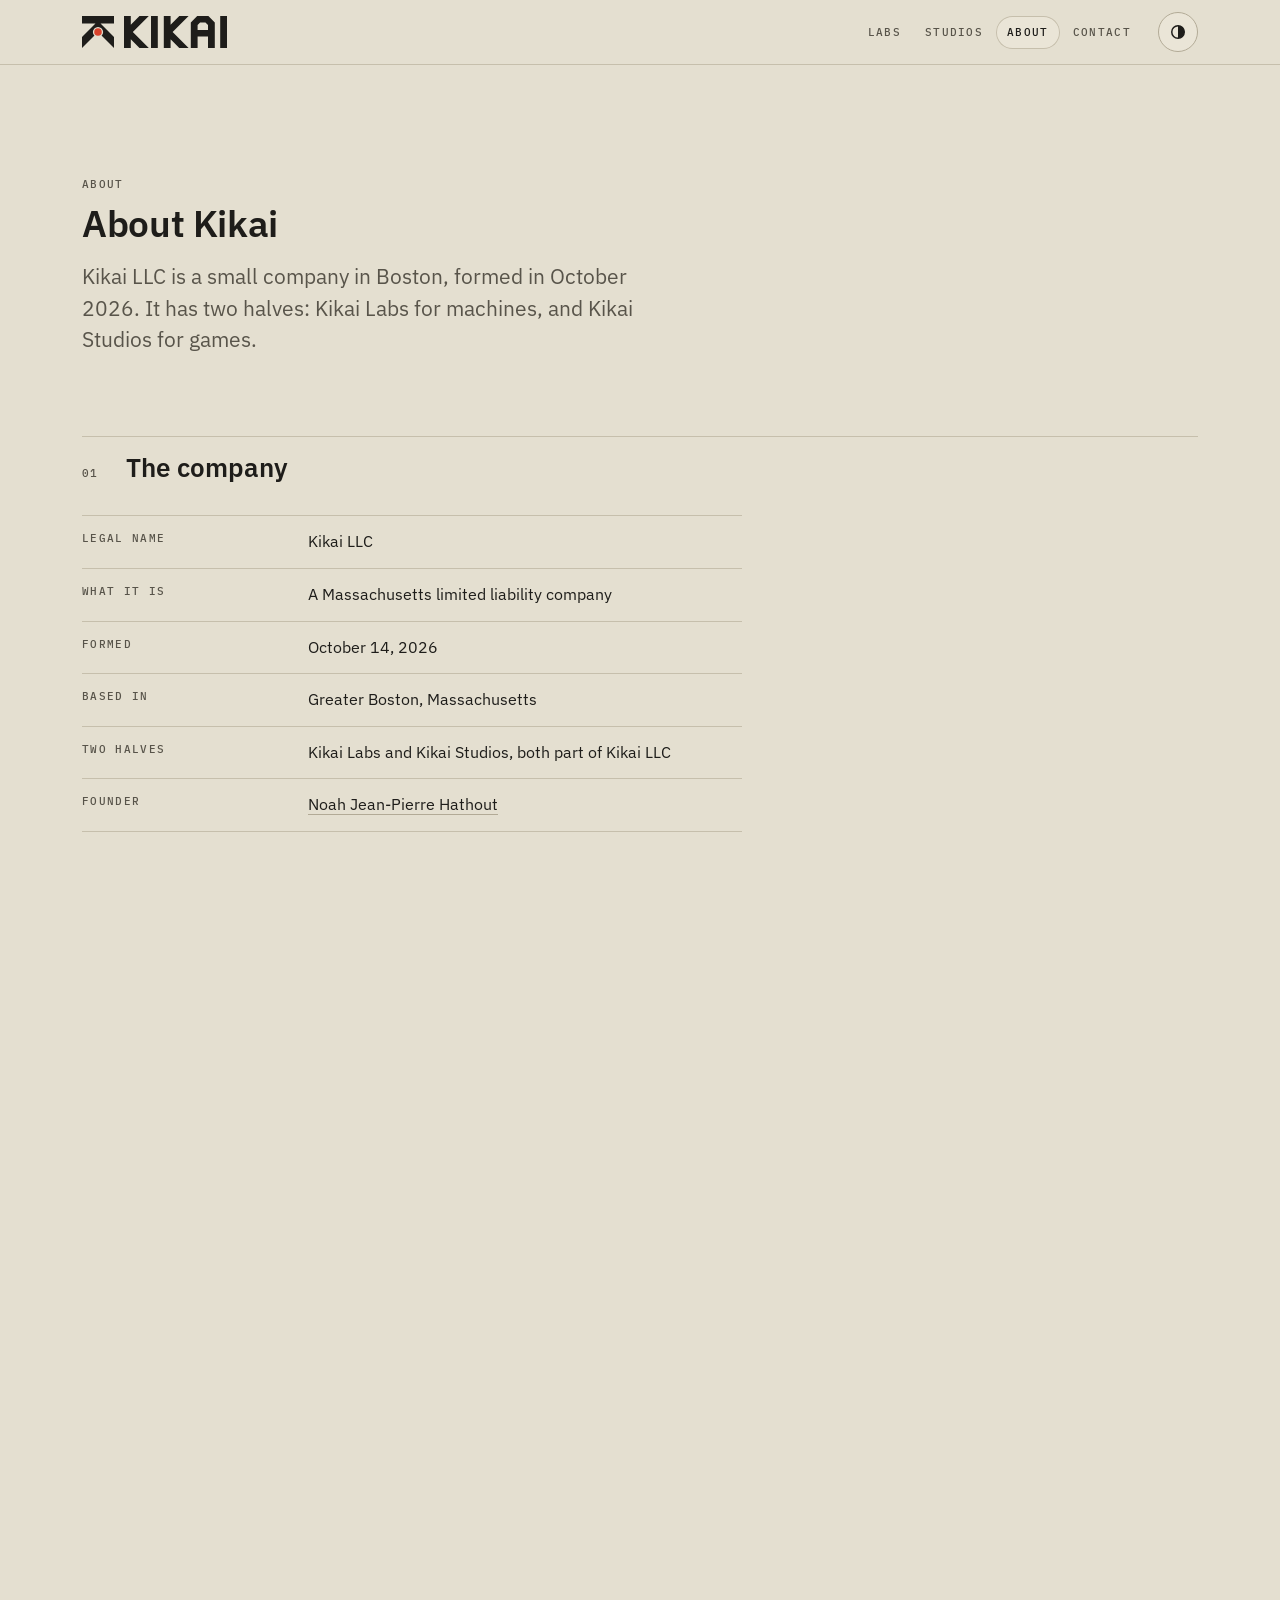
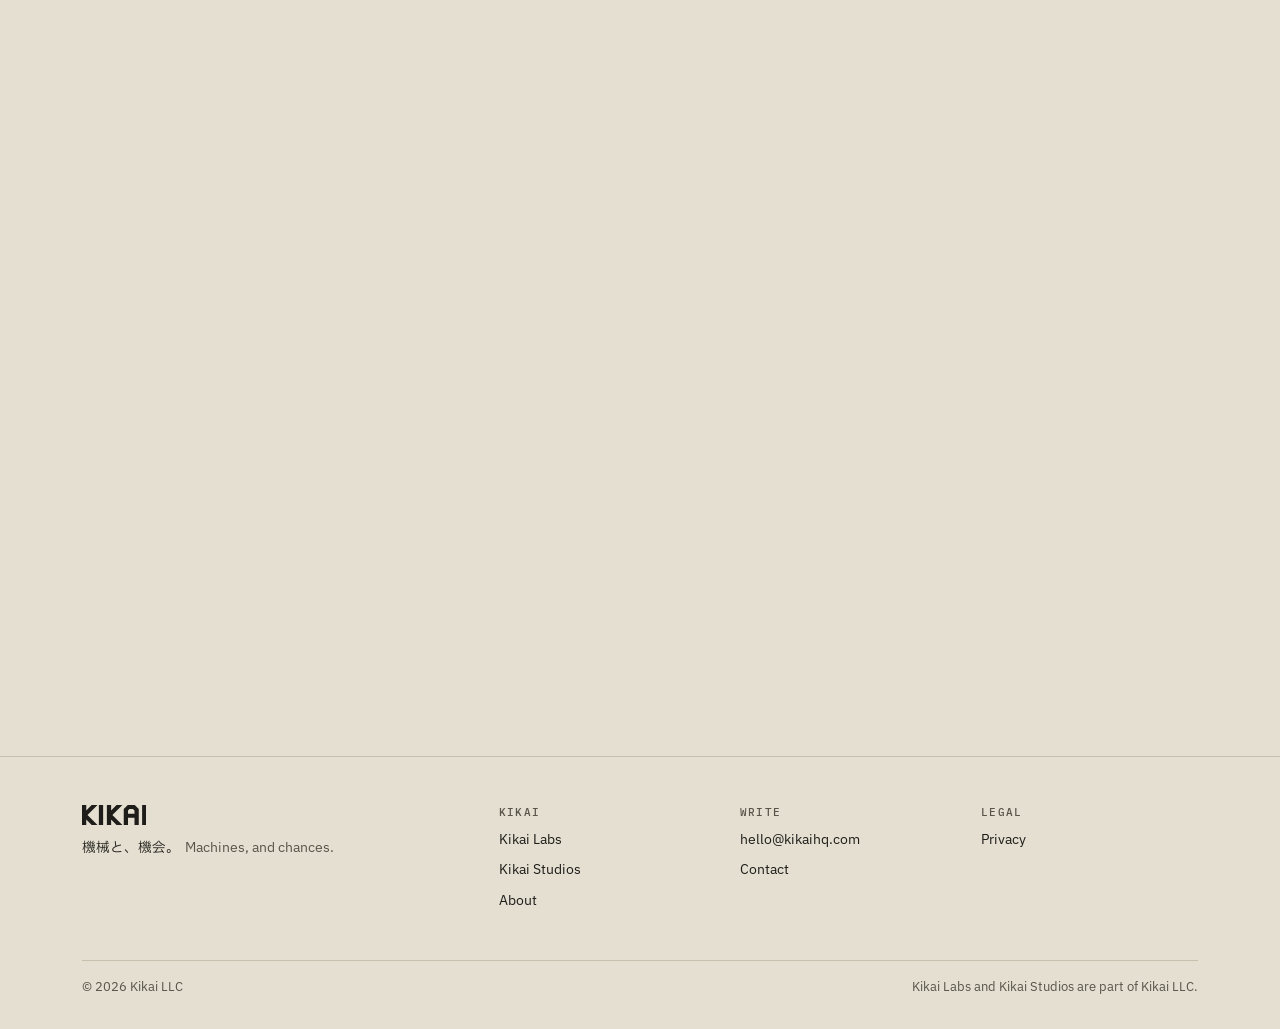
==== about/index.html @ 72dd4812 "Publish kikaihq.com, 2026-10-16 17:52" ====
<!doctype html>
<html lang="en">
<head>
<meta charset="utf-8">
<meta name="viewport" content="width=device-width, initial-scale=1, viewport-fit=cover">
<meta http-equiv="Content-Security-Policy" content="default-src &#x27;self&#x27;; img-src &#x27;self&#x27; data:; style-src &#x27;self&#x27;; script-src &#x27;self&#x27;; font-src &#x27;self&#x27;; connect-src &#x27;self&#x27;; manifest-src &#x27;self&#x27;; object-src &#x27;none&#x27;; base-uri &#x27;self&#x27;; form-action &#x27;none&#x27;">
<meta name="referrer" content="strict-origin-when-cross-origin">
<meta name="color-scheme" content="dark light">
<title>About Kikai</title>
<meta name="description" content="Kikai LLC is a Massachusetts company formed on October 14, 2026, with two halves, Kikai Labs and Kikai Studios. Founded by Noah Jean-Pierre Hathout in Boston.">
<link rel="canonical" href="https://kikaihq.com/about/">
<meta property="og:url" content="https://kikaihq.com/about/">
<meta property="og:type" content="website">
<meta property="og:site_name" content="Kikai">
<meta property="og:title" content="About Kikai">
<meta property="og:description" content="Kikai LLC is a Massachusetts company formed on October 14, 2026, with two halves, Kikai Labs and Kikai Studios. Founded by Noah Jean-Pierre Hathout in Boston.">
<meta property="og:image" content="https://kikaihq.com/assets/marks/og-kikaihq.com.png">
<meta property="og:image:width" content="1200">
<meta property="og:image:height" content="630">
<meta property="og:image:alt" content="The Kikai mark, a K turned a quarter with a red core, beside the words: Machines, and chances.">
<meta name="twitter:card" content="summary_large_image">
<meta name="twitter:title" content="About Kikai">
<meta name="twitter:description" content="Kikai LLC is a Massachusetts company formed on October 14, 2026, with two halves, Kikai Labs and Kikai Studios. Founded by Noah Jean-Pierre Hathout in Boston.">
<meta name="twitter:image" content="https://kikaihq.com/assets/marks/og-kikaihq.com.png">
<meta name="twitter:image:alt" content="The Kikai mark, a K turned a quarter with a red core, beside the words: Machines, and chances.">
<meta name="theme-color" content="#111317" media="(prefers-color-scheme: dark)">
<meta name="theme-color" content="#E4DFD0" media="(prefers-color-scheme: light)">
<link rel="icon" href="/favicon.ico?v=1c65050c24" sizes="16x16 32x32 48x48">
<link rel="icon" href="/assets/marks/icon.svg?v=1c65050c24" type="image/svg+xml">
<link rel="apple-touch-icon" href="/assets/marks/apple-touch-icon.png?v=1c65050c24">
<link rel="manifest" href="/site.webmanifest?v=1c65050c24">
<link rel="preload" href="/assets/fonts/ibm-plex-sans.woff2" as="font" type="font/woff2" crossorigin>
<link rel="preload" href="/assets/fonts/ibm-plex-mono-500.woff2" as="font" type="font/woff2" crossorigin>
<link rel="stylesheet" href="/assets/tokens.css">
<link rel="stylesheet" href="/assets/base.css">
<script src="/assets/js/theme.js"></script>
<script src="/assets/js/motion.js" defer></script>
<link rel="stylesheet" href="/css/site.css">
</head>
<body>
<a class="skip" href="#main">Skip to content</a>
<header class="site-head">
  <div class="wrap site-head-in">
    <a class="brand" href="/" aria-label="Kikai, home"><svg class="lockup" xmlns="http://www.w3.org/2000/svg" viewBox="0 0 36.25 8" aria-hidden="true" focusable="false"><defs><mask id="kv6-i1" maskUnits="userSpaceOnUse" x="-1" y="-1" width="10" height="10"><rect x="-1" y="-1" width="10" height="10" fill="white"/><circle cx="4" cy="4" r="1.28" fill="black"/></mask></defs><g transform="rotate(90 4 4)"><path mask="url(#kv6-i1)" d="M0 0H1.88V3.37L5.25 0H8L4 4L8 8H5.25L1.88 4.63V8H0Z" fill="currentColor"/><circle class="core" cx="4" cy="4" r="0.95" fill="#D9432C"/></g><g transform="translate(10.5 0) scale(1)"><path fill-rule="evenodd" d="M0 0H1.7V8H0Z M1.7 2.17L3.87 0H6.2L2.2 4L6.2 8H3.87L1.7 5.83Z M6.75 0H8.45V8H6.75Z M9.95 0H11.65V8H9.95Z M11.65 2.17L13.82 0H16.15L12.15 4L16.15 8H13.82L11.65 5.83Z M16.7 8V1.6L18.3 0H21.1L22.7 1.6V8H21V5.1H18.4V8Z M18.4 2.233V3.5H21V2.233L20.367 1.6H19.033Z M24.05 0H25.75V8H24.05Z" fill="currentColor"/></g></svg></a>
    <nav class="site-nav" aria-label="Main">
      <a href="/labs/">Labs</a>
      <a href="https://kikaistudios.com/">Studios</a>
      <a href="/about/" aria-current="page">About</a>
      <a href="/contact/">Contact</a>
    </nav>
    <button type="button" class="theme-btn" data-theme-toggle aria-label="Switch between the ink and paper themes"><svg viewBox="0 0 16 16" aria-hidden="true" focusable="false"><circle cx="8" cy="8" r="6.25" fill="none" stroke="currentColor" stroke-width="1.5"/><path d="M8 1.75a6.25 6.25 0 0 1 0 12.5z" fill="currentColor"/></svg></button>
  </div>
</header>
<main id="main">

<section class="wrap page-hero" aria-labelledby="about-title">
  <div>
    <p class="label">About</p>
    <h1 id="about-title">About Kikai</h1>
    <p class="lede">Kikai LLC is a small company in Boston, formed in October 2026. It has two halves: Kikai Labs for machines, and Kikai Studios for games.</p>
  </div>
</section>

<section class="section wrap" aria-labelledby="facts-title">
  <div class="section-head">
    <span class="label">01</span>
    <h2 id="facts-title">The company</h2>
  </div>
  <dl class="facts prose">
    <div><dt>Legal name</dt><dd>Kikai LLC</dd></div>
    <div><dt>What it is</dt><dd>A Massachusetts limited liability company</dd></div>
    <div><dt>Formed</dt><dd>October 14, 2026</dd></div>
    <div><dt>Based in</dt><dd>Greater Boston, Massachusetts</dd></div>
    <div><dt>Two halves</dt><dd>Kikai Labs and Kikai Studios, both part of Kikai LLC</dd></div>
    <div><dt>Founder</dt><dd><a href="https://noahhathout.com">Noah Jean-Pierre Hathout</a></dd></div>
  </dl>
</section>

<section class="section wrap" aria-labelledby="word-title">
  <div class="section-head">
    <span class="label">02</span>
    <h2 id="word-title">The name</h2>
  </div>
  <div class="mark-grid">
    <figure class="board grid-bg kanji-board">
      <span class="anno tl" aria-hidden="true">機 · ki</span>
      <svg xmlns="http://www.w3.org/2000/svg" viewBox="0 0 15 15" role="img" aria-label="The character 機, drawn on a 15 by 15 grid" shape-rendering="crispEdges"><path d="M2 0h1v1h-1zM7 0h1v1h-1zM9 0h1v1h-1zM13 0h1v1h-1zM2 1h1v1h-1zM6 1h1v1h-1zM9 1h1v1h-1zM12 1h1v1h-1zM2 2h1v1h-1zM5 2h1v1h-1zM8 2h1v1h-1zM9 2h1v1h-1zM11 2h1v1h-1zM14 2h1v1h-1zM2 3h1v1h-1zM6 3h1v1h-1zM7 3h1v1h-1zM9 3h1v1h-1zM12 3h1v1h-1zM13 3h1v1h-1zM0 4h1v1h-1zM1 4h1v1h-1zM3 4h1v1h-1zM4 4h1v1h-1zM6 4h1v1h-1zM9 4h1v1h-1zM12 4h1v1h-1zM2 5h1v1h-1zM5 5h1v1h-1zM7 5h1v1h-1zM9 5h1v1h-1zM11 5h1v1h-1zM14 5h1v1h-1zM1 6h1v1h-1zM2 6h1v1h-1zM3 6h1v1h-1zM5 6h1v1h-1zM6 6h1v1h-1zM7 6h1v1h-1zM9 6h1v1h-1zM11 6h1v1h-1zM12 6h1v1h-1zM13 6h1v1h-1zM14 6h1v1h-1zM1 7h1v1h-1zM2 7h1v1h-1zM3 7h1v1h-1zM9 7h1v1h-1zM13 7h1v1h-1zM0 8h1v1h-1zM2 8h1v1h-1zM4 8h1v1h-1zM6 8h1v1h-1zM7 8h1v1h-1zM8 8h1v1h-1zM9 8h1v1h-1zM10 8h1v1h-1zM11 8h1v1h-1zM12 8h1v1h-1zM13 8h1v1h-1zM14 8h1v1h-1zM0 9h1v1h-1zM2 9h1v1h-1zM6 9h1v1h-1zM10 9h1v1h-1zM0 10h1v1h-1zM2 10h1v1h-1zM6 10h1v1h-1zM10 10h1v1h-1zM13 10h1v1h-1zM2 11h1v1h-1zM6 11h1v1h-1zM7 11h1v1h-1zM10 11h1v1h-1zM12 11h1v1h-1zM2 12h1v1h-1zM5 12h1v1h-1zM8 12h1v1h-1zM11 12h1v1h-1zM14 12h1v1h-1zM2 13h1v1h-1zM5 13h1v1h-1zM10 13h1v1h-1zM12 13h1v1h-1zM14 13h1v1h-1zM2 14h1v1h-1zM4 14h1v1h-1zM8 14h1v1h-1zM9 14h1v1h-1zM13 14h1v1h-1zM14 14h1v1h-1z" fill="currentColor"/><path d="M2 4h1v1h-1z" fill="#D9432C"/></svg>
    </figure>
    <div class="prose">
      <p>Kikai, <span lang="ja">キカイ</span>, is two Japanese words that share one character, <span lang="ja">機</span>. Written <span lang="ja">機械</span>, kikai means machine. Written <span lang="ja">機会</span>, it means chance.</p>
      <p>The company is both. Kikai Labs works with machines: robots, physical AI, and the agents and software around them. Kikai Studios makes chances to play: games, pixel art, and the tools behind them.</p>
      <p>The tagline says it in one line: <span lang="ja">機械と、機会。</span> Machines, and chances.</p>
    </div>
  </div>
</section>

<section class="section wrap" aria-labelledby="mark-title">
  <div class="section-head">
    <span class="label">03</span>
    <h2 id="mark-title">The mark</h2>
  </div>
  <div class="mark-grid flip">
    <figure class="board grid-bg mark-board">
      <span class="anno tl" aria-hidden="true">8 × 8</span>
      <svg xmlns="http://www.w3.org/2000/svg" viewBox="0 0 8 8" role="img" aria-label="The Kikai mark: a K turned a quarter, standing on two legs, with a red core at its heart"><defs><mask id="kv1-i2" maskUnits="userSpaceOnUse" x="-1" y="-1" width="10" height="10"><rect x="-1" y="-1" width="10" height="10" fill="white"/><circle cx="4" cy="4" r="1.28" fill="black"/></mask></defs><g transform="rotate(90 4 4)"><path mask="url(#kv1-i2)" d="M0 0H1.88V3.37L5.25 0H8L4 4L8 8H5.25L1.88 4.63V8H0Z" fill="currentColor"/><circle class="core" cx="4" cy="4" r="0.95" fill="#D9432C"/></g></svg>
    </figure>
    <div class="prose">
      <p>The mark is a K given a quarter turn. Turned clockwise, the stem becomes a bar, the arms become legs, and the letter stands up as a figure with a red core at its heart.</p>
      <p>In Japanese a turning point is <span lang="ja">転機</span>, tenki, written with the same <span lang="ja">機</span>.</p>
      <p>The red is vermilion, <span lang="ja">朱</span>, shu: the color of the paste a Japanese seal is pressed in. It is Kikai’s one color, and it is always a dot, never a field.</p>
    </div>
  </div>
</section>

<section class="section wrap" aria-labelledby="cta-title">
  <div class="board grid-bg cta">
    <div>
      <p class="label">Write to Kikai</p>
      <h2 id="cta-title">Working on a robot, an agent, a website or a game?</h2>
      <p>One address reaches both halves of Kikai.</p>
    </div>
    <a class="btn btn-primary btn-email" href="mailto:hello@kikaihq.com?subject=Hello%2C%20Kikai">hello@kikaihq.com</a>
  </div>
</section>

</main>
<footer class="site-foot">
  <div class="wrap">
    <div class="foot-top">
      <div class="foot-brand">
        <a class="brand" href="/" aria-label="Kikai, home"><svg class="wordmark" xmlns="http://www.w3.org/2000/svg" viewBox="0 0 25.75 8" aria-hidden="true" focusable="false"><path fill-rule="evenodd" d="M0 0H1.7V8H0Z M1.7 2.17L3.87 0H6.2L2.2 4L6.2 8H3.87L1.7 5.83Z M6.75 0H8.45V8H6.75Z M9.95 0H11.65V8H9.95Z M11.65 2.17L13.82 0H16.15L12.15 4L16.15 8H13.82L11.65 5.83Z M16.7 8V1.6L18.3 0H21.1L22.7 1.6V8H21V5.1H18.4V8Z M18.4 2.233V3.5H21V2.233L20.367 1.6H19.033Z M24.05 0H25.75V8H24.05Z" fill="currentColor"/></svg></a>
        <p class="foot-tag"><span lang="ja">機械と、機会。</span>Machines, and chances.</p>
      </div>
      <nav class="foot-nav" aria-label="Footer">
        <div>
          <p class="label">Kikai</p>
          <ul>
            <li><a href="/labs/">Kikai Labs</a></li>
            <li><a href="https://kikaistudios.com/">Kikai Studios</a></li>
            <li><a href="/about/">About</a></li>
          </ul>
        </div>
        <div>
          <p class="label">Write</p>
          <ul>
            <li><a href="mailto:hello@kikaihq.com">hello@kikaihq.com</a></li>
            <li><a href="/contact/">Contact</a></li>
          </ul>
        </div>
        <div>
          <p class="label">Legal</p>
          <ul>
            <li><a href="/privacy/">Privacy</a></li>
          </ul>
        </div>
      </nav>
    </div>
    <div class="foot-legal">
      <p>© 2026 Kikai LLC</p>
      <p>Kikai Labs and Kikai Studios are part of Kikai LLC.</p>
    </div>
  </div>
</footer>
</body>
</html>
---- assets/tokens.css ----
:root{
  --ink:#17181C; --paper:#E9E4D8; --red:#D9432C; --bone:#DED6C4; --gun:#6A707C; --panel:#1E1F22;
  --red-on-ink:#E85A3F;
  --red-on-paper:#B03A24;
  --red-hi:#F6A592; --red-lo:#9E2F1C;
  --bg:#111317;
  --surface:#171A1F;
  --raise:#1D2026;
  --line:#2A2E36; --line-2:#3A3F49;
  --fg:#E6E1D5;
  --muted:#9C988C;
  --faint:#9C988C;
  --accent:#E85A3F;
  --focus:#E85A3F;
  --notice-fg:#E2B654;
  --notice-bg:#29241A;
  --btn-bg:#E9E4D8; --btn-fg:#17181C;
  --board:#17181C; --board-fg:#E9E4D8;
  --ring:rgba(233,228,216,.1);
  --grid:rgba(233,228,216,.045);
  --scrim:rgba(17,19,23,.88);
  --lift:rgba(0,0,0,.55);
  color-scheme:dark;
  --f-sans:"IBM Plex Sans","IBM Plex Sans JP","Segoe UI",system-ui,sans-serif;
  --f-mono:"IBM Plex Mono",ui-monospace,"Cascadia Mono",Consolas,monospace;
  --f-jp:"IBM Plex Sans JP","Yu Gothic","Hiragino Sans","Meiryo",sans-serif;
  --f-px:"Kikai Pixel","IBM Plex Mono",monospace;
  --f-pxd:"Kikai Pixel Display","Kikai Pixel","IBM Plex Mono",monospace;
  --t-label:11px;
  --t-small:13.5px;
  --t-body:16px;
  --t-lede:clamp(18px,1.6vw + 12px,21px);
  --t-h3:17px;
  --t-h2:clamp(22px,.6vw + 18px,26px);
  --t-h1:clamp(30px,1.2vw + 22px,38px);
  --t-display:clamp(36px,2vw + 22px,48px);
  --lh:1.6;
  --s1:4px; --s2:8px; --s3:12px; --s4:16px; --s5:24px; --s6:32px; --s7:48px; --s8:72px; --s9:112px;
  --r-sm:8px; --r:12px; --r-lg:16px; --r-xl:22px; --r-pill:999px;
  --max:1180px;
  --gutter:16px;
  --head-h:64px;
  --mark-min:32px;
  --step:70ms;
  --ease:cubic-bezier(.2,.8,.2,1);
}
@media (min-width:600px){:root{--gutter:24px}}
@media (min-width:1024px){:root{--gutter:32px}}
@media (prefers-color-scheme:light){
  :root:not([data-theme="dark"]){
    --bg:#E4DFD0; --surface:#EAE5D7; --raise:#EEEADD; --line:#C6BFAC; --line-2:#B2AA96;
    --fg:#1E1D1A; --muted:#58544A; --faint:#58544A; --accent:#B03A24; --focus:#B03A24;
    --notice-fg:#6E4C06; --notice-bg:#E9DFC2;
    --btn-bg:#1E1D1A; --btn-fg:#EEEADD;
    --ring:transparent; --grid:rgba(23,24,28,.055); --scrim:rgba(228,223,208,.9); --lift:rgba(58,48,28,.22);
    color-scheme:light;
  }
}
:root[data-theme="light"]{
  --bg:#E4DFD0; --surface:#EAE5D7; --raise:#EEEADD; --line:#C6BFAC; --line-2:#B2AA96;
  --fg:#1E1D1A; --muted:#58544A; --faint:#58544A; --accent:#B03A24; --focus:#B03A24;
  --notice-fg:#6E4C06; --notice-bg:#E9DFC2;
  --btn-bg:#1E1D1A; --btn-fg:#EEEADD;
  --ring:transparent; --grid:rgba(23,24,28,.055); --scrim:rgba(228,223,208,.9); --lift:rgba(58,48,28,.22);
  color-scheme:light;
}
---- assets/base.css ----
@font-face{font-family:"IBM Plex Sans";font-style:normal;font-weight:400 700;font-display:swap;src:url("fonts/ibm-plex-sans.woff2") format("woff2")}
@font-face{font-family:"IBM Plex Mono";font-style:normal;font-weight:400;font-display:swap;src:url("fonts/ibm-plex-mono-400.woff2") format("woff2")}
@font-face{font-family:"IBM Plex Mono";font-style:normal;font-weight:500;font-display:swap;src:url("fonts/ibm-plex-mono-500.woff2") format("woff2")}
@font-face{font-family:"IBM Plex Mono";font-style:normal;font-weight:600;font-display:swap;src:url("fonts/ibm-plex-mono-600.woff2") format("woff2")}
@font-face{font-family:"IBM Plex Mono";font-style:normal;font-weight:700;font-display:swap;src:url("fonts/ibm-plex-mono-700.woff2") format("woff2")}
@font-face{font-family:"IBM Plex Sans JP";font-style:normal;font-weight:400;font-display:swap;src:url("fonts/ibm-plex-sans-jp-400.woff2") format("woff2")}
@font-face{font-family:"IBM Plex Sans JP";font-style:normal;font-weight:600;font-display:swap;src:url("fonts/ibm-plex-sans-jp-600.woff2") format("woff2")}
@font-face{font-family:"Kikai Pixel";font-style:normal;font-weight:400;font-display:block;src:url("fonts/kikai-pixel.ttf") format("truetype")}
@font-face{font-family:"Kikai Pixel Display";font-style:normal;font-weight:400;font-display:block;src:url("fonts/kikai-pixel-display.ttf") format("truetype")}
@font-face{font-family:"Lilita One";font-style:normal;font-weight:400;font-display:swap;src:url("fonts/lilita-one-400.woff2") format("woff2")}
*,*::before,*::after{box-sizing:border-box}
html{-webkit-text-size-adjust:100%;text-size-adjust:100%;scroll-padding-top:calc(var(--head-h) + 16px)}
body{margin:0;min-height:100vh;display:flex;flex-direction:column;background:var(--bg);color:var(--fg);
  font:400 var(--t-body)/var(--lh) var(--f-sans);-webkit-font-smoothing:antialiased;text-rendering:optimizeLegibility;overflow-wrap:break-word}
main{flex:1 0 auto}
img,svg{display:block;max-width:100%}
img{height:auto}
h1,h2,h3,h4,p,ul,ol,dl,dd,figure,blockquote{margin:0}
ul,ol{padding-left:1.2em}
button{font:inherit}
::selection{background:var(--fg);color:var(--bg)}
h1,h2,h3,h4{font-weight:600;line-height:1.12;letter-spacing:0;text-wrap:balance}
h1{font-size:var(--t-h1);line-height:1.12;letter-spacing:-.01em}
h2{font-size:var(--t-h2);line-height:1.2}
h3{font-size:var(--t-h3);line-height:1.3}
p{text-wrap:pretty}
[lang="ja"]{font-family:var(--f-jp);letter-spacing:0}
a{color:inherit;text-decoration:underline;text-decoration-thickness:1px;text-decoration-color:var(--line-2);text-underline-offset:.22em}
a:hover{text-decoration-color:currentColor}
strong,b{font-weight:600}
.lede{font-size:var(--t-lede);line-height:1.5;color:var(--muted);max-width:58ch}
.muted{color:var(--muted)}
.small{font-size:var(--t-small)}
.label{display:block;font:500 var(--t-label)/1.3 var(--f-mono);letter-spacing:.12em;text-transform:uppercase;color:var(--faint)}
.mono{font-family:var(--f-mono)}
.prose{max-width:66ch}
.prose p,p.prose{max-width:27.5em}
.prose p+p,.prose p+ul,.prose ul+p{margin-top:1em}
.prose h2{font-size:var(--t-h3);margin:2em 0 .6em}
.prose li+li{margin-top:.4em}
[data-px="drawn"]{display:flex;flex-wrap:wrap;column-gap:.3em;row-gap:0}
.px-svg{display:block;flex:none;height:.7em;width:auto;margin:.15em 0}
.px-words{font-family:var(--f-sans)}
.key{white-space:nowrap}
.vh{position:absolute!important;width:1px;height:1px;padding:0;margin:-1px;overflow:hidden;clip:rect(0 0 0 0);white-space:nowrap;border:0}
.skip{position:absolute;z-index:50;left:var(--gutter);top:-80px;padding:10px 14px;border-radius:var(--r-sm);background:var(--btn-bg);color:var(--btn-fg);
  font:600 var(--t-label)/1 var(--f-mono);letter-spacing:.12em;text-transform:uppercase;text-decoration:none}
.skip:focus{top:12px}
:focus-visible{outline:2px solid var(--focus);outline-offset:3px;border-radius:4px}
.wrap{width:100%;max-width:var(--max);margin-inline:auto;padding-inline:var(--gutter)}
.section{padding-block:var(--s8) 0}
.section-head{display:grid;grid-template-columns:auto minmax(0,1fr);gap:6px 18px;align-items:baseline;border-top:1px solid var(--line);padding-top:var(--s4);margin-bottom:var(--s6)}
.section-head .label{min-width:2.4em}
.section-head h2{grid-column:2}
.section-head p{grid-column:2;color:var(--muted);max-width:30em;margin-top:6px}
.cols{display:grid;gap:var(--s4)}
@media (min-width:720px){.cols-2{grid-template-columns:repeat(2,minmax(0,1fr))}.cols-3{grid-template-columns:repeat(3,minmax(0,1fr))}.cols-4{grid-template-columns:repeat(2,minmax(0,1fr))}}
@media (min-width:1024px){.cols-4{grid-template-columns:repeat(4,minmax(0,1fr))}}
@media (max-width:540px){.section-head{grid-template-columns:1fr}.section-head h2,.section-head p{grid-column:1}}
.site-head{position:sticky;top:0;z-index:20;background:color-mix(in srgb,var(--bg) 90%,transparent);
  -webkit-backdrop-filter:blur(10px);backdrop-filter:blur(10px);border-bottom:1px solid var(--line)}
.site-head-in{display:flex;align-items:center;flex-wrap:wrap;gap:var(--s3) var(--s4);min-height:var(--head-h)}
.brand{display:inline-flex;align-items:center;flex:none;color:var(--fg);text-decoration:none;padding:12px 0;border-radius:6px}
.brand .lockup{height:var(--mark-min);width:auto}
.site-nav{display:flex;align-items:center;gap:2px;margin-left:auto}
.site-nav a{font:500 var(--t-label)/1 var(--f-mono);letter-spacing:.12em;text-transform:uppercase;color:var(--muted);
  text-decoration:none;padding:11px 11px;border-radius:var(--r-pill);white-space:nowrap}
.site-nav a:hover{color:var(--fg);background:var(--surface)}
.site-nav a[aria-current]{color:var(--fg);background:var(--surface);box-shadow:inset 0 0 0 1px var(--line)}
.theme-btn{display:none;appearance:none;flex:none;width:40px;height:40px;place-items:center;padding:0;cursor:pointer;
  color:var(--fg);background:var(--surface);border:1px solid var(--line-2);border-radius:var(--r-pill)}
.js .theme-btn{display:inline-grid}
.theme-btn:hover{border-color:var(--fg)}
.theme-btn svg{width:16px;height:16px}
@media (max-width:680px){
  .site-head{position:static}
  .theme-btn{margin-left:auto}
  .site-nav{order:3;width:100%;margin:0 0 10px;justify-content:space-between}
  .site-nav a{padding:11px 8px}
}
.btn{display:inline-flex;align-items:center;justify-content:center;gap:10px;min-height:46px;padding:14px 20px;cursor:pointer;
  font:600 var(--t-label)/1 var(--f-mono);letter-spacing:.12em;text-transform:uppercase;text-decoration:none;
  color:var(--fg);background:transparent;border:1px solid var(--line-2);border-radius:var(--r-pill);transition:border-color .15s,background-color .15s}
.btn:hover{border-color:var(--fg)}
.btn-primary{background:var(--btn-bg);color:var(--btn-fg);border-color:var(--btn-bg)}
.btn-primary:hover{background:color-mix(in srgb,var(--btn-bg) 86%,var(--bg))}
.btns{display:flex;flex-wrap:wrap;gap:var(--s3)}
.btn-email{text-transform:none;letter-spacing:.03em;font-size:14px}
.card{display:grid;gap:var(--s3);align-content:start;min-width:0;background:var(--surface);border:1px solid var(--line);border-radius:var(--r-lg);padding:var(--s5)}
.card h3{font-size:var(--t-h3)}
.card p{color:var(--muted);max-width:30em}
a.card{text-decoration:none;color:inherit;transition:border-color .15s,transform .15s}
a.card:hover{border-color:var(--fg);transform:translateY(-1px)}
.card-link{position:relative;transition:border-color .15s,transform .15s}
.card-link:hover{border-color:var(--fg);transform:translateY(-1px)}
.card-link .stretch{color:inherit;text-decoration:none}
.card-link .stretch::after{content:"";position:absolute;inset:0;z-index:1;border-radius:var(--r-lg)}
@supports selector(:has(a)){
  .card-link .stretch:focus-visible{outline:none}
  .card-link:has(.stretch:focus-visible){outline:2px solid var(--focus);outline-offset:3px}
}
.facts{display:grid}
.facts>div{display:grid;grid-template-columns:minmax(9em,13em) minmax(0,1fr);gap:4px 18px;border-top:1px solid var(--line);padding:13px 0}
.facts>div:last-child{border-bottom:1px solid var(--line)}
.facts dt{font:500 var(--t-label)/1.7 var(--f-mono);letter-spacing:.12em;text-transform:uppercase;color:var(--faint)}
.facts dd{min-width:0}
@media (max-width:540px){.facts>div{grid-template-columns:1fr}}
.notice{display:flex;gap:10px;align-items:flex-start;padding:12px 14px;border-radius:var(--r);font-size:var(--t-small);
  color:var(--notice-fg);background:var(--notice-bg);border:1px solid color-mix(in srgb,var(--notice-fg) 28%,transparent)}
.notice svg{width:16px;height:16px;flex:none;margin-top:3px}
.notice b{font:700 var(--t-label)/1.9 var(--f-mono);letter-spacing:.14em;text-transform:uppercase}
.board{position:relative;overflow:hidden;background-color:var(--board);color:var(--board-fg);border-radius:var(--r-xl);box-shadow:inset 0 0 0 1px var(--ring);
  --fg:#E9E4D8;--muted:#9C988C;--faint:#9C988C;--line:#2E3036;--line-2:#4A4E57;--surface:#1E1F23;
  --btn-bg:#E9E4D8;--btn-fg:#17181C;--accent:#E85A3F;--focus:#E85A3F}
.grid-bg{background-image:linear-gradient(var(--grid) 1px,transparent 1px),linear-gradient(90deg,var(--grid) 1px,transparent 1px);background-size:24px 24px}
.board.grid-bg{background-image:linear-gradient(rgba(233,228,216,.045) 1px,transparent 1px),linear-gradient(90deg,rgba(233,228,216,.045) 1px,transparent 1px)}
.anno{position:absolute;font:500 10.5px/1 var(--f-mono);letter-spacing:.16em;text-transform:uppercase;color:rgba(233,228,216,.58)}
.anno.tl{top:16px;left:18px}.anno.tr{top:16px;right:18px}.anno.bl{bottom:16px;left:18px}.anno.br{bottom:16px;right:18px}
.anno.bc{left:0;right:0;bottom:16px;text-align:center}
.power{aspect-ratio:1/1;display:grid;place-items:center;--pw:256px}
.power .layer{grid-area:1/1;width:var(--pw);height:var(--pw);opacity:0}
.power .layer svg{width:100%;height:100%}
.power .vec{opacity:1}
.power.s-led .led,.power.s-px .px{opacity:1}
.power.s-led .vec,.power.s-px .vec{opacity:0}
.power.s-vec .vec{animation:settle .35s steps(5,end) both}
.power.s-vec .px{animation:unsettle .35s steps(5,end) both}
@keyframes settle{from{opacity:0}to{opacity:1}}
@keyframes unsettle{from{opacity:1}to{opacity:0}}
@media (max-width:420px){.power{--pw:192px}}
.mod,.core{transform-box:fill-box;transform-origin:center}
.boot .mod{animation:modOn .5s steps(4,end) both;animation-delay:var(--d,0ms)}
.boot .core{animation:coreOn .45s steps(3,end) both}
@keyframes modOn{0%{opacity:.06}100%{opacity:1}}
@keyframes coreOn{0%{opacity:.1}34%{opacity:1;transform:scale(1.25)}100%{opacity:1;transform:scale(1)}}
.d0{--d:0ms}.d1{--d:calc(var(--step) * 1)}.d2{--d:calc(var(--step) * 2)}.d3{--d:calc(var(--step) * 3)}
.d4{--d:calc(var(--step) * 4)}.d5{--d:calc(var(--step) * 5)}.d6{--d:calc(var(--step) * 6)}.d7{--d:calc(var(--step) * 7)}
.d8{--d:calc(var(--step) * 8)}.d9{--d:calc(var(--step) * 9)}.d10{--d:calc(var(--step) * 10)}.d11{--d:calc(var(--step) * 11)}
.board.panel{background-color:var(--panel)}
.kun-wrap{display:grid;gap:var(--s3);justify-items:center;align-content:start;min-width:0}
.kun-stage{display:grid;place-items:center;aspect-ratio:1/1;width:min(100%,var(--stage,384px))}
.kun-live{display:block;width:calc(32px * var(--kun,6));padding:0;border:0;background:none;color:inherit;cursor:pointer;-webkit-tap-highlight-color:transparent}
.kun-live:not([role]){cursor:default}
.kun-live:focus-visible{outline:2px solid var(--focus);outline-offset:8px;border-radius:4px}
.kun-live svg,.kun-still svg{width:100%;height:auto}
.kun-live svg{display:block}
.kun-still{display:block;width:calc(32px * var(--kun,4))}
.kun-2{--kun:2}.kun-3{--kun:3}.kun-4{--kun:4}.kun-5{--kun:5}.kun-6{--kun:6}
.js .kun-live[data-kun-start="boot"]:not(.kun-on) svg,.js .kun-live[data-kun-start="walk"]:not(.kun-on) svg{animation:kun-wait 0s 1.5s both}
@keyframes kun-wait{from{visibility:hidden}to{visibility:visible}}
.seg{display:flex;flex-wrap:wrap;justify-content:center;gap:4px;padding:4px;border-radius:18px;background:var(--surface);box-shadow:inset 0 0 0 1px var(--line)}
.seg[hidden]{display:none}
.seg button{appearance:none;border:0;background:none;cursor:pointer;min-height:36px;padding:8px 11px;border-radius:var(--r-pill);
  font:600 11px/1 var(--f-mono);letter-spacing:.12em;text-transform:uppercase;color:var(--muted)}
.seg button:hover{color:var(--fg)}
.seg button[data-face="play"]{box-shadow:inset 0 0 0 1px var(--line-2)}
.seg button[aria-pressed="true"]{background:var(--fg);color:var(--bg)}
.seg button[hidden]{display:none}
.seg .faces-rest{display:grid;grid-template-columns:repeat(4,minmax(0,1fr));gap:4px;flex-basis:100%}
.seg .faces-rest[hidden]{display:none}
.seg .faces-sign{display:inline-block;min-width:1ch;margin-left:.5em;color:var(--faint)}
.kun-pause{position:absolute;z-index:2;right:12px;bottom:10px;appearance:none;border:0;background:none;cursor:pointer;
  min-height:24px;padding:6px 10px;border-radius:var(--r-pill);font:500 10.5px/1 var(--f-mono);letter-spacing:.16em;
  text-transform:uppercase;color:rgba(233,228,216,.58);box-shadow:inset 0 0 0 1px rgba(233,228,216,.32)}
.kun-pause:hover{color:var(--fg);box-shadow:inset 0 0 0 1px rgba(233,228,216,.5)}
.kun-pause[aria-pressed="true"]{color:var(--board);background:var(--board-fg);box-shadow:none}
.kun-pause[hidden]{display:none}
.site-foot{margin-top:var(--s9);border-top:1px solid var(--line);padding-block:var(--s7) var(--s6);font-size:var(--t-small);color:var(--muted)}
.foot-top{display:grid;grid-template-columns:minmax(0,1.1fr) minmax(0,2fr);gap:var(--s6)}
.foot-brand{display:grid;gap:var(--s3);align-content:start}
.foot-brand .brand{padding:0;justify-self:start}
.foot-brand .wordmark{height:20px;width:auto}
.foot-tag [lang="ja"]{color:var(--fg);margin-right:.4em}
.foot-nav{display:grid;grid-template-columns:repeat(3,minmax(0,1fr));gap:var(--s5)}
.foot-nav ul{list-style:none;padding:0;margin-top:10px;display:grid;gap:9px}
.foot-nav a{color:var(--fg);text-decoration:none}
.foot-nav a:hover{text-decoration:underline}
.foot-legal{display:flex;flex-wrap:wrap;justify-content:space-between;gap:6px 24px;margin-top:var(--s7);padding-top:var(--s4);border-top:1px solid var(--line);font-size:13px;color:var(--faint)}
@media (max-width:720px){.foot-top{grid-template-columns:1fr}.foot-nav{grid-template-columns:repeat(2,minmax(0,1fr))}}
.site-foot.slim{padding-block:var(--s5)}
.site-foot.slim .foot-legal{margin-top:0;padding-top:0;border-top:0}
@media (prefers-reduced-motion:no-preference){
  @view-transition{navigation:auto}
  html{scroll-behavior:smooth}
}
@media (min-width:681px){
  .site-head{view-transition-name:site-head}
  .site-nav a[aria-current]{view-transition-name:nav-now}
}
::view-transition-old(root){animation:vt-out .18s var(--ease) both}
::view-transition-new(root){animation:vt-in .36s var(--ease) both}
::view-transition-group(nav-now){animation-duration:.45s;animation-timing-function:var(--ease)}
@keyframes vt-out{to{opacity:0}}
@keyframes vt-in{from{opacity:0}}
html.vt-theme .site-head,html.vt-theme .site-nav a[aria-current]{view-transition-name:none}
html.vt-theme::view-transition-old(root){animation:none}
html.vt-theme::view-transition-new(root){animation:theme-in .62s var(--ease) both}
@keyframes theme-in{from{clip-path:circle(0 at var(--vt-x,100%) var(--vt-y,0))}to{clip-path:circle(var(--vt-r,150vmax) at var(--vt-x,100%) var(--vt-y,0))}}
@supports (animation-timeline:scroll()){
  @media (prefers-reduced-motion:no-preference) and (min-width:681px){
    .site-head{animation:head-lift linear both;animation-timeline:scroll(root block);animation-range:0 160px}
  }
}
@keyframes head-lift{to{box-shadow:0 14px 34px -22px var(--lift)}}
@media (prefers-reduced-motion:no-preference){
  :is(.hero-copy,.page-hero>div:first-child,.studio-copy,.kq-copy,.game-copy,.hold-copy,.page-top,.legal,.lost)>*{animation:rise .8s var(--ease) both}
  :is(.hero-copy,.page-hero>div:first-child,.studio-copy,.kq-copy,.game-copy,.hold-copy,.page-top,.legal,.lost)>:nth-child(2){animation-delay:70ms}
  :is(.hero-copy,.page-hero>div:first-child,.studio-copy,.kq-copy,.game-copy,.hold-copy,.page-top,.legal,.lost)>:nth-child(3){animation-delay:140ms}
  :is(.hero-copy,.page-hero>div:first-child,.studio-copy,.kq-copy,.game-copy,.hold-copy,.page-top,.legal,.lost)>:nth-child(4){animation-delay:210ms}
  :is(.hero-copy,.page-hero>div:first-child,.studio-copy,.kq-copy,.game-copy,.hold-copy,.page-top,.legal,.lost)>:nth-child(n+5){animation-delay:280ms}
}
@keyframes rise{from{opacity:0;translate:0 14px}}
@keyframes rise-art{from{opacity:0;translate:0 18px;scale:.985}}
@media (prefers-reduced-motion:no-preference){
  html.js .rv{opacity:0;translate:0 20px;transition:opacity .75s var(--ease),translate .75s var(--ease);transition-delay:var(--rv-d,0ms)}
  html.js .rv.in{opacity:1;translate:none}
  html.js .section-head.rv.in::before{animation:sweep 1.2s var(--ease) var(--rv-d,0ms) both}
  html.js .kanji-board.rv.in svg{animation:scan .9s steps(15,end) calc(var(--rv-d,0ms) + 160ms) both}
}
.section-head{position:relative}
.section-head::before{content:"";position:absolute;left:0;right:0;top:-1px;height:1px;background:var(--fg);transform-origin:0 50%;transform:scaleX(0);opacity:0;pointer-events:none}
@keyframes sweep{0%{transform:scaleX(0);opacity:.85}55%{transform:scaleX(1);opacity:.85}100%{transform:scaleX(1);opacity:0}}
@keyframes scan{from{clip-path:inset(0 0 100% 0)}to{clip-path:inset(0)}}
@media print{.rv{opacity:1!important;translate:none!important}}
.card{position:relative;isolation:isolate}
.card::before{content:"";position:absolute;inset:-1px;z-index:-1;border-radius:inherit;pointer-events:none;opacity:0;transition:opacity .4s var(--ease);
  background:radial-gradient(440px circle at var(--mx,50%) var(--my,0%),color-mix(in srgb,var(--fg) 8%,transparent),transparent 62%)}
@media (hover:hover) and (pointer:fine){.card:hover::before{opacity:1}}
.btn{transition:border-color .2s var(--ease),background-color .2s var(--ease),color .2s var(--ease),transform .2s var(--ease)}
.btn:active{transform:translateY(1px)}
.btn>[aria-hidden="true"]:last-child,.more>[aria-hidden="true"]:last-child{display:inline-block;transition:transform .3s var(--ease)}
.btn:hover>[aria-hidden="true"]:last-child{transform:translateX(3px)}
.card-link:hover .more>[aria-hidden="true"]:last-child{transform:translateX(4px)}
.site-nav a,.theme-btn,.seg button,.replay,.files a{transition:color .2s var(--ease),background-color .2s var(--ease),box-shadow .2s var(--ease),border-color .2s var(--ease)}
.card-link,a.card{transition:border-color .2s var(--ease),transform .25s var(--ease)}
.card-link:hover,a.card:hover{transform:translateY(-2px)}
.foot-nav a{background:linear-gradient(currentColor,currentColor) 0 100%/0 1px no-repeat;transition:background-size .35s var(--ease)}
.foot-nav a:hover{text-decoration:none;background-size:100% 1px}
@media (forced-colors:active){
  .site-nav a[aria-current]{outline:1px solid CanvasText;outline-offset:-1px}
  .seg button[aria-pressed="true"],.kun-pause[aria-pressed="true"]{forced-color-adjust:none;background:Highlight;color:HighlightText}
  .seg,.board,.status{border:1px solid CanvasText}
  .kun-pause{border:1px solid ButtonText}
  .board.panel,.kit-art{forced-color-adjust:none}
}
@media (prefers-reduced-motion:reduce){
  *,*::before,*::after{animation:none!important;transition:none!important;scroll-behavior:auto!important}
}
---- css/site.css ----
.hero{display:grid;gap:var(--s7);align-items:center;padding-block:var(--s8) var(--s2)}
.hero-jp{font:600 clamp(17px,1vw + 13px,22px)/1.3 var(--f-jp);font-feature-settings:'palt';letter-spacing:.06em;color:var(--muted)}
.hero h1{margin-top:var(--s3);font-size:var(--t-display);line-height:1.05}
.hero .lede{margin-top:var(--s5)}
.hero .btns{margin-top:var(--s6)}
.hero-art{display:grid;gap:var(--s2);justify-items:center}
.hero-art .board{width:100%;max-width:440px}
.replay{appearance:none;cursor:pointer;padding:10px 14px;border:0;border-radius:var(--r-pill);background:none;color:var(--faint);
  font:500 var(--t-label)/1 var(--f-mono);letter-spacing:.12em;text-transform:uppercase}
.replay:hover{color:var(--fg)}
@media (min-width:920px){
  .hero{grid-template-columns:minmax(0,1.15fr) minmax(0,1fr);gap:var(--s8);padding-top:var(--s9)}
  .hero-art .board{max-width:480px}
}
.halves{display:grid;gap:var(--s4)}
.half{padding:var(--s6) var(--s5);gap:var(--s3)}
.half-jp{font:600 clamp(44px,3vw + 30px,68px)/1 var(--f-jp);font-feature-settings:'palt';letter-spacing:.04em;color:var(--fg);margin-bottom:var(--s2)}
.half h3{margin-top:var(--s1)}
.half .more{margin-top:var(--s3);font:600 var(--t-label)/1.4 var(--f-mono);letter-spacing:.12em;text-transform:uppercase;color:var(--fg)}
@media (min-width:720px){.halves{grid-template-columns:repeat(2,minmax(0,1fr))}.half{padding:var(--s7) var(--s6)}}
.name-grid{display:grid;gap:var(--s6);align-items:center}
.kanji-board{aspect-ratio:1/1;display:grid;place-items:center;width:100%;max-width:400px}
.kanji-board svg{width:180px;height:180px}
@media (min-width:600px){.kanji-board svg{width:225px;height:225px}}
.words{display:grid}
.words>div{display:grid;grid-template-columns:minmax(5.5em,8.5em) minmax(0,1fr);gap:4px 18px;align-items:baseline;border-top:1px solid var(--line);padding:14px 0}
.words>div:last-child{border-bottom:1px solid var(--line)}
.words dt{font:600 clamp(22px,1vw + 18px,28px)/1.25 var(--f-jp);font-feature-settings:'palt';letter-spacing:.04em}
.words dt.long{font-size:clamp(16px,.6vw + 13px,19px);line-height:1.6;white-space:nowrap}
.words dd b{display:block;font-weight:600}
.words dd span{color:var(--muted)}
@media (min-width:860px){.name-grid{grid-template-columns:minmax(0,.85fr) minmax(0,1.15fr);gap:var(--s7)}}
@media (max-width:420px){.words>div{grid-template-columns:1fr}.words dt.long{white-space:normal}}
.page-hero{display:grid;gap:var(--s6);align-items:center;padding-block:var(--s8) var(--s2)}
.page-hero h1{margin-top:var(--s3)}
.page-hero .lede{margin-top:var(--s4)}
.page-hero .label [lang="ja"]{letter-spacing:.08em}
@media (min-width:920px){.page-hero{grid-template-columns:minmax(0,1.2fr) minmax(0,1fr);gap:var(--s8);padding-top:var(--s9)}}
.plate{position:relative;justify-self:center;width:100%;max-width:440px;border-radius:12px;padding:30px 30px 26px;display:grid;gap:18px;color:#22252A;
  background:repeating-linear-gradient(90deg,rgba(0,0,0,.035) 0 1px,transparent 1px 3px),linear-gradient(135deg,#C9CDD2 0%,#AAAFB5 46%,#C4C8CD 72%,#A0A5AC 100%);
  box-shadow:inset 0 1px 0 rgba(233,228,216,.45),inset 0 -2px 5px rgba(0,0,0,.28),0 10px 24px -14px rgba(0,0,0,.6)}
.plate .lockup{height:44px;width:auto;filter:drop-shadow(0 1px 0 rgba(233,228,216,.5))}
.plate .lockup text{fill:currentColor}
.plate dl{display:grid;grid-template-columns:auto 1fr;gap:5px 16px;font:500 11.5px/1.35 var(--f-mono);letter-spacing:.12em;text-transform:uppercase}
.plate dt{opacity:1;font-weight:500}
.plate dd{font-weight:700;overflow-wrap:anywhere}
.screw{position:absolute;width:11px;height:11px;border-radius:50%;background:radial-gradient(circle at 35% 35%,#D6D9DD,#6F747B);box-shadow:inset 0 0 0 1px rgba(0,0,0,.35)}
.screw::after{content:"";position:absolute;left:2px;right:2px;top:5px;height:1px;background:rgba(0,0,0,.55);transform:rotate(-30deg)}
.s1{top:10px;left:10px}.s2{top:10px;right:10px}.s3{bottom:10px;left:10px}.s4{bottom:10px;right:10px}
.offer .label{color:var(--faint)}
.steps{list-style:none;padding:0;display:grid;counter-reset:step}
.steps li{counter-increment:step;display:grid;grid-template-columns:auto minmax(0,1fr);gap:4px 16px;align-items:baseline;border-top:1px solid var(--line);padding:var(--s4) 0}
.steps li:last-child{border-bottom:1px solid var(--line)}
.steps li::before{content:counter(step,decimal-leading-zero);font:500 var(--t-label)/1.9 var(--f-mono);letter-spacing:.14em;color:var(--faint)}
.steps p{color:var(--muted)}
.steps b{display:block;color:var(--fg);font-weight:600}
@media (min-width:960px){
  .steps{grid-template-columns:repeat(3,minmax(0,1fr));column-gap:var(--s6);max-width:none}
  .steps li{grid-template-columns:minmax(0,1fr);align-content:start;gap:var(--s2);border-bottom:1px solid var(--line);padding-bottom:var(--s5)}
  .steps li+li{margin-top:0}
}
.mark-grid{display:grid;gap:var(--s6);align-items:start}
.mark-board{aspect-ratio:1/1;display:grid;place-items:center;width:100%;max-width:400px}
.mark-board svg{width:50%;height:auto}
@media (min-width:860px){
  .mark-grid{grid-template-columns:minmax(0,.85fr) minmax(0,1.15fr);gap:var(--s7)}
  .mark-grid.flip{grid-template-columns:minmax(0,1.15fr) minmax(0,.85fr)}
  .mark-grid.flip>figure{order:2;justify-self:end}
}
.cta{display:grid;gap:var(--s5);align-items:center;padding:clamp(24px,4vw,52px)}
.cta h2{margin-top:var(--s2);max-width:22ch}
.cta p{color:var(--muted);margin-top:var(--s3)}
.cta .btn{justify-self:start}
@media (min-width:860px){.cta{grid-template-columns:minmax(0,1fr) auto}.cta .btn{justify-self:end}}
.founder{margin-top:var(--s5);color:var(--muted);font-size:var(--t-small)}
.email{display:inline-block;margin-top:var(--s5);font:600 clamp(28px,2.6vw + 14px,48px)/1.1 var(--f-sans);letter-spacing:-.015em;
  text-decoration:none;border-bottom:2px solid var(--line-2);padding-bottom:4px;overflow-wrap:anywhere}
.email:hover{border-color:var(--fg)}
.contact-grid{display:grid;gap:var(--s5)}
@media (min-width:860px){.contact-grid{grid-template-columns:repeat(2,minmax(0,1fr))}}
.contact-grid ul{margin-top:var(--s3);color:var(--muted)}
.contact-grid li+li{margin-top:6px}
.legal{padding-top:var(--s8)}
.legal h1{margin-top:var(--s3)}
.legal .prose{margin-top:var(--s5)}
.legal .prose p{color:var(--muted)}
.legal .prose p:first-child{color:var(--fg)}
.lost{padding-block:var(--s9) var(--s2)}
.lost h1{margin-top:var(--s3)}
.lost .lede{margin-top:var(--s4)}
.lost .btns{margin-top:var(--s6)}
.plate{transition:transform .6s var(--ease)}
.plate.tilting{transform:perspective(900px) rotateX(var(--rx,0deg)) rotateY(var(--ry,0deg));transition:transform .12s linear}
.plate::before,.plate::after{content:"";position:absolute;inset:0;border-radius:inherit;pointer-events:none}
.plate::after{opacity:0;background:linear-gradient(105deg,transparent 38%,rgba(238,234,221,.55) 48%,rgba(238,234,221,.12) 54%,transparent 64%) no-repeat;background-size:300% 100%}
.plate::before{opacity:0;transition:opacity .4s var(--ease);
  background:radial-gradient(60% 120% at var(--gx,50%) 0%,rgba(238,234,221,.38),transparent 70%)}
.plate.tilting::before{opacity:1}
@media (prefers-reduced-motion:no-preference){
  .page-hero>.plate{animation:rise-art 1s var(--ease) .16s both}
  .plate::after{animation:glint 1.5s var(--ease) .9s both}
}
@keyframes glint{0%{background-position:120% 0;opacity:0}15%{opacity:1}100%{background-position:-20% 0;opacity:0}}
.brand .lockup .core{transition:fill .2s var(--ease)}
.brand:hover .lockup .core,.brand:focus-visible .lockup .core{fill:var(--red-on-ink)}
@media (prefers-reduced-motion:no-preference){.brand:hover .lockup .core,.brand:focus-visible .lockup .core{animation:coreOn .45s steps(3,end) both}}
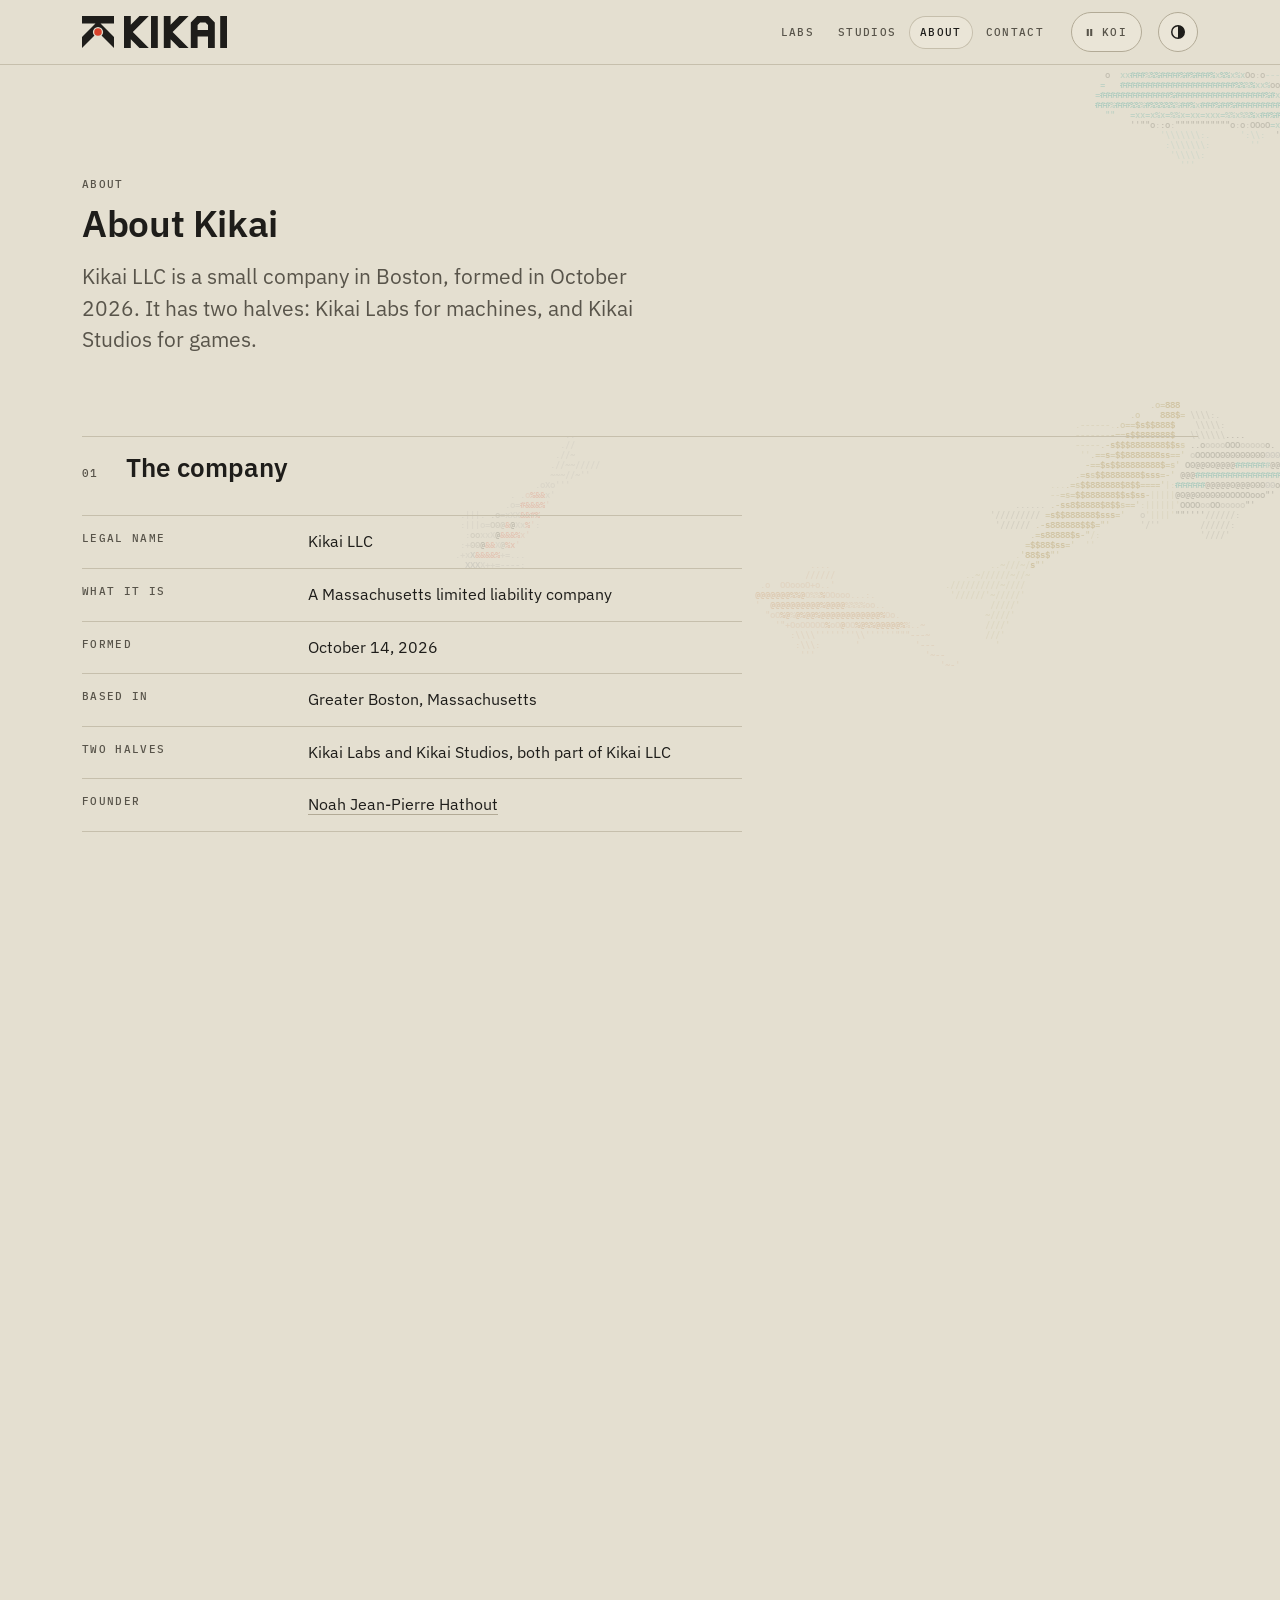
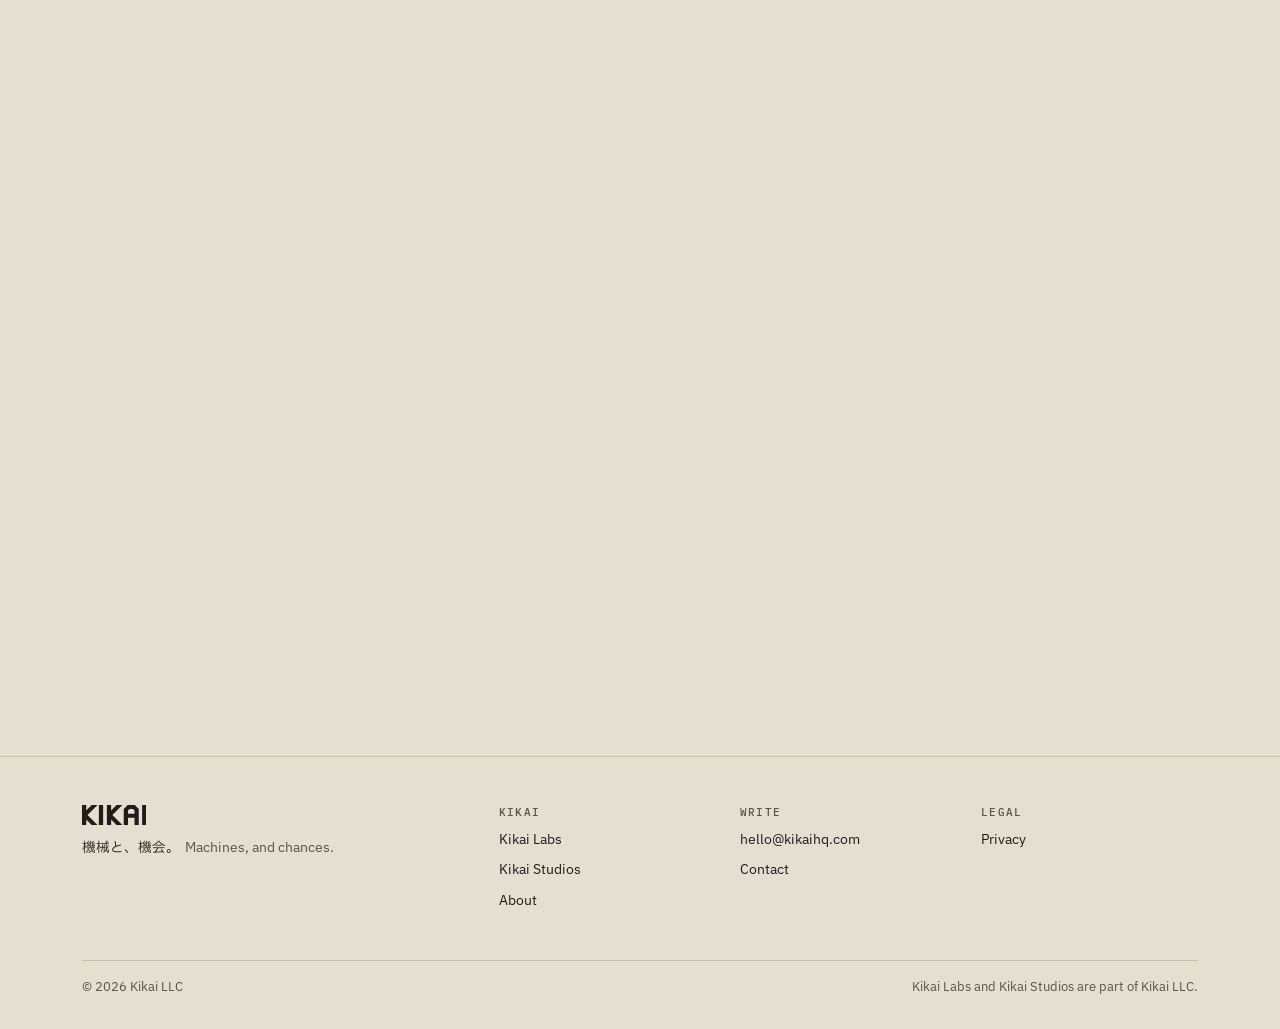
==== commit 7cd3e516: "Publish kikaihq.com, 2026-11-22 03:13" ====
--- a/about/index.html
+++ b/about/index.html
@@ -11,12 +11,14 @@
 <link rel="canonical" href="https://kikaihq.com/about/">
 <meta property="og:url" content="https://kikaihq.com/about/">
 <meta property="og:type" content="website">
+<meta property="og:locale" content="en_US">
 <meta property="og:site_name" content="Kikai">
 <meta property="og:title" content="About Kikai">
 <meta property="og:description" content="Kikai LLC is a Massachusetts company formed on October 14, 2026, with two halves, Kikai Labs and Kikai Studios. Founded by Noah Jean-Pierre Hathout in Boston.">
 <meta property="og:image" content="https://kikaihq.com/assets/marks/og-kikaihq.com.png">
 <meta property="og:image:width" content="1200">
 <meta property="og:image:height" content="630">
+<meta property="og:image:type" content="image/png">
 <meta property="og:image:alt" content="The Kikai mark, a K turned a quarter with a red core, beside the words: Machines, and chances.">
 <meta name="twitter:card" content="summary_large_image">
 <meta name="twitter:title" content="About Kikai">
@@ -35,7 +37,14 @@
 <link rel="stylesheet" href="/assets/base.css">
 <script src="/assets/js/theme.js"></script>
 <script src="/assets/js/motion.js" defer></script>
+<script src="/assets/js/koi.js" defer></script>
 <link rel="stylesheet" href="/css/site.css">
+<script type="application/ld+json">
+{"@context": "https://schema.org", "@type": "BreadcrumbList", "itemListElement": [
+  {"@type": "ListItem", "position": 1, "name": "Kikai", "item": "https://kikaihq.com/"},
+  {"@type": "ListItem", "position": 2, "name": "About", "item": "https://kikaihq.com/about/"}]}
+</script>
+
 </head>
 <body>
 <a class="skip" href="#main">Skip to content</a>
@@ -84,7 +93,7 @@
   <div class="mark-grid">
     <figure class="board grid-bg kanji-board">
       <span class="anno tl" aria-hidden="true">機 · ki</span>
-      <svg xmlns="http://www.w3.org/2000/svg" viewBox="0 0 15 15" role="img" aria-label="The character 機, drawn on a 15 by 15 grid" shape-rendering="crispEdges"><path d="M2 0h1v1h-1zM7 0h1v1h-1zM9 0h1v1h-1zM13 0h1v1h-1zM2 1h1v1h-1zM6 1h1v1h-1zM9 1h1v1h-1zM12 1h1v1h-1zM2 2h1v1h-1zM5 2h1v1h-1zM8 2h1v1h-1zM9 2h1v1h-1zM11 2h1v1h-1zM14 2h1v1h-1zM2 3h1v1h-1zM6 3h1v1h-1zM7 3h1v1h-1zM9 3h1v1h-1zM12 3h1v1h-1zM13 3h1v1h-1zM0 4h1v1h-1zM1 4h1v1h-1zM3 4h1v1h-1zM4 4h1v1h-1zM6 4h1v1h-1zM9 4h1v1h-1zM12 4h1v1h-1zM2 5h1v1h-1zM5 5h1v1h-1zM7 5h1v1h-1zM9 5h1v1h-1zM11 5h1v1h-1zM14 5h1v1h-1zM1 6h1v1h-1zM2 6h1v1h-1zM3 6h1v1h-1zM5 6h1v1h-1zM6 6h1v1h-1zM7 6h1v1h-1zM9 6h1v1h-1zM11 6h1v1h-1zM12 6h1v1h-1zM13 6h1v1h-1zM14 6h1v1h-1zM1 7h1v1h-1zM2 7h1v1h-1zM3 7h1v1h-1zM9 7h1v1h-1zM13 7h1v1h-1zM0 8h1v1h-1zM2 8h1v1h-1zM4 8h1v1h-1zM6 8h1v1h-1zM7 8h1v1h-1zM8 8h1v1h-1zM9 8h1v1h-1zM10 8h1v1h-1zM11 8h1v1h-1zM12 8h1v1h-1zM13 8h1v1h-1zM14 8h1v1h-1zM0 9h1v1h-1zM2 9h1v1h-1zM6 9h1v1h-1zM10 9h1v1h-1zM0 10h1v1h-1zM2 10h1v1h-1zM6 10h1v1h-1zM10 10h1v1h-1zM13 10h1v1h-1zM2 11h1v1h-1zM6 11h1v1h-1zM7 11h1v1h-1zM10 11h1v1h-1zM12 11h1v1h-1zM2 12h1v1h-1zM5 12h1v1h-1zM8 12h1v1h-1zM11 12h1v1h-1zM14 12h1v1h-1zM2 13h1v1h-1zM5 13h1v1h-1zM10 13h1v1h-1zM12 13h1v1h-1zM14 13h1v1h-1zM2 14h1v1h-1zM4 14h1v1h-1zM8 14h1v1h-1zM9 14h1v1h-1zM13 14h1v1h-1zM14 14h1v1h-1z" fill="currentColor"/><path d="M2 4h1v1h-1z" fill="#D9432C"/></svg>
+      <svg xmlns="http://www.w3.org/2000/svg" viewBox="0 0 15 15" role="img" aria-label="The character 機, drawn on a 15 by 15 grid" shape-rendering="crispEdges"><path d="M2 0h1v4h-1zM7 0h1v1h-1zM9 0h1v2h-1zM13 0h1v1h-1zM6 1h1v1h-1zM12 1h1v1h-1zM5 2h1v1h-1zM8 2h2v1h-2zM11 2h1v1h-1zM14 2h1v1h-1zM6 3h2v1h-2zM9 3h1v5h-1zM12 3h2v1h-2zM0 4h2v1h-2zM3 4h2v1h-2zM6 4h1v1h-1zM12 4h1v1h-1zM2 5h1v1h-1zM5 5h1v1h-1zM7 5h1v1h-1zM11 5h1v1h-1zM14 5h1v1h-1zM1 6h3v2h-3zM5 6h3v1h-3zM11 6h4v1h-4zM13 7h1v1h-1zM0 8h1v3h-1zM2 8h1v7h-1zM4 8h1v1h-1zM6 8h9v1h-9zM6 9h1v2h-1zM10 9h1v3h-1zM13 10h1v1h-1zM6 11h2v1h-2zM12 11h1v1h-1zM5 12h1v2h-1zM8 12h1v1h-1zM11 12h1v1h-1zM14 12h1v2h-1zM10 13h1v1h-1zM12 13h1v1h-1zM4 14h1v1h-1zM8 14h2v1h-2zM13 14h2v1h-2z" fill="currentColor"/><path d="M2 4h1v1h-1z" fill="#D9432C"/></svg>
     </figure>
     <div class="prose">
       <p>Kikai, <span lang="ja">キカイ</span>, is two Japanese words that share one character, <span lang="ja">機</span>. Written <span lang="ja">機械</span>, kikai means machine. Written <span lang="ja">機会</span>, it means chance.</p>
--- a/assets/tokens.css
+++ b/assets/tokens.css
@@ -20,6 +20,8 @@
   --grid:rgba(233,228,216,.045);
   --scrim:rgba(17,19,23,.88);
   --lift:rgba(0,0,0,.55);
+  --pond-tone:.78;
+  --koi-u:#2AB7AB; --koi-o:#E8843E; --koi-g:#D8AA4C; --koi-k:#A68262;
   color-scheme:dark;
   --f-sans:"IBM Plex Sans","IBM Plex Sans JP","Segoe UI",system-ui,sans-serif;
   --f-mono:"IBM Plex Mono",ui-monospace,"Cascadia Mono",Consolas,monospace;
@@ -53,6 +55,7 @@
     --notice-fg:#6E4C06; --notice-bg:#E9DFC2;
     --btn-bg:#1E1D1A; --btn-fg:#EEEADD;
     --ring:transparent; --grid:rgba(23,24,28,.055); --scrim:rgba(228,223,208,.9); --lift:rgba(58,48,28,.22);
+    --pond-tone:.7; --koi-u:#12968E; --koi-o:#BF621F; --koi-g:#96741A; --koi-k:#7A5A3C;
     color-scheme:light;
   }
 }
@@ -62,5 +65,6 @@
   --notice-fg:#6E4C06; --notice-bg:#E9DFC2;
   --btn-bg:#1E1D1A; --btn-fg:#EEEADD;
   --ring:transparent; --grid:rgba(23,24,28,.055); --scrim:rgba(228,223,208,.9); --lift:rgba(58,48,28,.22);
+  --pond-tone:.7; --koi-u:#12968E; --koi-o:#BF621F; --koi-g:#96741A; --koi-k:#7A5A3C;
   color-scheme:light;
 }
--- a/assets/base.css
+++ b/assets/base.css
@@ -203,11 +203,11 @@
 }
 @keyframes head-lift{to{box-shadow:0 14px 34px -22px var(--lift)}}
 @media (prefers-reduced-motion:no-preference){
-  :is(.hero-copy,.page-hero>div:first-child,.studio-copy,.kq-copy,.game-copy,.hold-copy,.page-top,.legal,.lost)>*{animation:rise .8s var(--ease) both}
-  :is(.hero-copy,.page-hero>div:first-child,.studio-copy,.kq-copy,.game-copy,.hold-copy,.page-top,.legal,.lost)>:nth-child(2){animation-delay:70ms}
-  :is(.hero-copy,.page-hero>div:first-child,.studio-copy,.kq-copy,.game-copy,.hold-copy,.page-top,.legal,.lost)>:nth-child(3){animation-delay:140ms}
-  :is(.hero-copy,.page-hero>div:first-child,.studio-copy,.kq-copy,.game-copy,.hold-copy,.page-top,.legal,.lost)>:nth-child(4){animation-delay:210ms}
-  :is(.hero-copy,.page-hero>div:first-child,.studio-copy,.kq-copy,.game-copy,.hold-copy,.page-top,.legal,.lost)>:nth-child(n+5){animation-delay:280ms}
+  :is(.hero-copy,.page-hero>div:first-child,.studio-copy,.kq-copy,.game-copy,.hold-copy,.page-top,.legal,.lost:not(.lost-hq),.lost-copy)>*{animation:rise .8s var(--ease) both}
+  :is(.hero-copy,.page-hero>div:first-child,.studio-copy,.kq-copy,.game-copy,.hold-copy,.page-top,.legal,.lost:not(.lost-hq),.lost-copy)>:nth-child(2){animation-delay:70ms}
+  :is(.hero-copy,.page-hero>div:first-child,.studio-copy,.kq-copy,.game-copy,.hold-copy,.page-top,.legal,.lost:not(.lost-hq),.lost-copy)>:nth-child(3){animation-delay:140ms}
+  :is(.hero-copy,.page-hero>div:first-child,.studio-copy,.kq-copy,.game-copy,.hold-copy,.page-top,.legal,.lost:not(.lost-hq),.lost-copy)>:nth-child(4){animation-delay:210ms}
+  :is(.hero-copy,.page-hero>div:first-child,.studio-copy,.kq-copy,.game-copy,.hold-copy,.page-top,.legal,.lost:not(.lost-hq),.lost-copy)>:nth-child(n+5){animation-delay:280ms}
 }
 @keyframes rise{from{opacity:0;translate:0 14px}}
 @keyframes rise-art{from{opacity:0;translate:0 18px;scale:.985}}
@@ -236,12 +236,38 @@
 .card-link:hover,a.card:hover{transform:translateY(-2px)}
 .foot-nav a{background:linear-gradient(currentColor,currentColor) 0 100%/0 1px no-repeat;transition:background-size .35s var(--ease)}
 .foot-nav a:hover{text-decoration:none;background-size:100% 1px}
+.pond{position:fixed;left:0;top:0;z-index:-1;display:block;width:100%;height:100vh;height:100lvh;pointer-events:none;
+  opacity:0;transition:opacity 1.4s var(--ease);--pond-a:var(--fg);--pond-b:var(--gun);--pond-r:var(--red);--pond-f:var(--muted);
+  --pond-u:var(--koi-u);--pond-o:var(--koi-o);--pond-g:var(--koi-g);--pond-k:var(--koi-k);
+  --pond-kinds:"kohaku ogon sanke showa yamabuki chagoi tancho"}
+.pond.on{opacity:1}
+.pond.now{transition:none}
+.pond-btn{display:inline-flex;align-items:center;gap:7px;flex:none;height:40px;padding:0 14px 0 12px;cursor:pointer;appearance:none;
+  font:500 var(--t-label)/1 var(--f-mono);letter-spacing:.12em;text-transform:uppercase;color:var(--muted);
+  background:var(--surface);border:1px solid var(--line-2);border-radius:var(--r-pill);
+  transition:color .2s var(--ease),border-color .2s var(--ease),background-color .2s var(--ease)}
+.pond-btn:hover{color:var(--fg);border-color:var(--fg)}
+.pond-btn svg{width:11px;height:11px;fill:currentColor}
+.pond-btn .i-play,.pond-btn[aria-pressed="true"] .i-pause{display:none}
+.pond-btn[aria-pressed="true"] .i-play{display:inline}
+.pond-btn[aria-pressed="true"]{color:var(--fg)}
+@media (prefers-reduced-motion:no-preference){.pond-btn.pulse{animation:pond-ring .7s var(--ease)}}
+@keyframes pond-ring{from{box-shadow:0 0 0 0 color-mix(in srgb,var(--fg) 40%,transparent)}to{box-shadow:0 0 0 12px color-mix(in srgb,var(--fg) 0%,transparent)}}
+.pond-btn-free{position:fixed;right:var(--gutter);bottom:var(--gutter);z-index:30}
+@media (max-width:680px){.pond-btn{margin-left:auto}.pond-btn+.theme-btn{margin-left:0}}
+@media print{
+  .pond,.pond-btn,.theme-btn,.site-nav,.skip,.replay,.kun-pause,.seg{display:none!important}
+  .site-head{position:static;border:0;-webkit-backdrop-filter:none;backdrop-filter:none}
+  .section{break-inside:avoid-page}
+  main a[href^="http"]::after{content:" (" attr(href) ")";font-size:.85em;color:var(--muted)}
+}
 @media (forced-colors:active){
   .site-nav a[aria-current]{outline:1px solid CanvasText;outline-offset:-1px}
   .seg button[aria-pressed="true"],.kun-pause[aria-pressed="true"]{forced-color-adjust:none;background:Highlight;color:HighlightText}
   .seg,.board,.status{border:1px solid CanvasText}
   .kun-pause{border:1px solid ButtonText}
   .board.panel,.kit-art{forced-color-adjust:none}
+  .pond,.pond-btn{display:none}
 }
 @media (prefers-reduced-motion:reduce){
   *,*::before,*::after{animation:none!important;transition:none!important;scroll-behavior:auto!important}
--- a/css/site.css
+++ b/css/site.css
@@ -89,6 +89,12 @@
 .lost h1{margin-top:var(--s3)}
 .lost .lede{margin-top:var(--s4)}
 .lost .btns{margin-top:var(--s6)}
+.lost-hq{display:grid;gap:var(--s7);align-items:center;padding-top:var(--s8)}
+.lost-board{aspect-ratio:1/1;display:grid;place-items:center;width:100%;max-width:320px;justify-self:center;margin:0}
+.lost-board svg{width:192px;height:192px}
+.lost-board .mod{opacity:.26}
+@media (min-width:920px){.lost-hq{grid-template-columns:minmax(0,1.2fr) minmax(0,1fr);gap:var(--s8);padding-top:var(--s9)}.lost-board{max-width:400px;justify-self:end}.lost-board svg{width:256px;height:256px}}
+@media (prefers-reduced-motion:no-preference){.lost-hq>.lost-board{animation:rise-art 1s var(--ease) .16s both}}
 .plate{transition:transform .6s var(--ease)}
 .plate.tilting{transform:perspective(900px) rotateX(var(--rx,0deg)) rotateY(var(--ry,0deg));transition:transform .12s linear}
 .plate::before,.plate::after{content:"";position:absolute;inset:0;border-radius:inherit;pointer-events:none}
@@ -104,3 +110,7 @@
 .brand .lockup .core{transition:fill .2s var(--ease)}
 .brand:hover .lockup .core,.brand:focus-visible .lockup .core{fill:var(--red-on-ink)}
 @media (prefers-reduced-motion:no-preference){.brand:hover .lockup .core,.brand:focus-visible .lockup .core{animation:coreOn .45s steps(3,end) both}}
+:root{--hq-pond:.3}
+@media (prefers-color-scheme:light){:root:not([data-theme="dark"]){--hq-pond:.25}}
+:root[data-theme="light"]{--hq-pond:.25}
+.pond{--pond-tone:var(--hq-pond);--pond-near:0;--pond-under:0;--pond-kinds:"asagi kohaku sanke ogon showa yamabuki shusui chagoi"}
